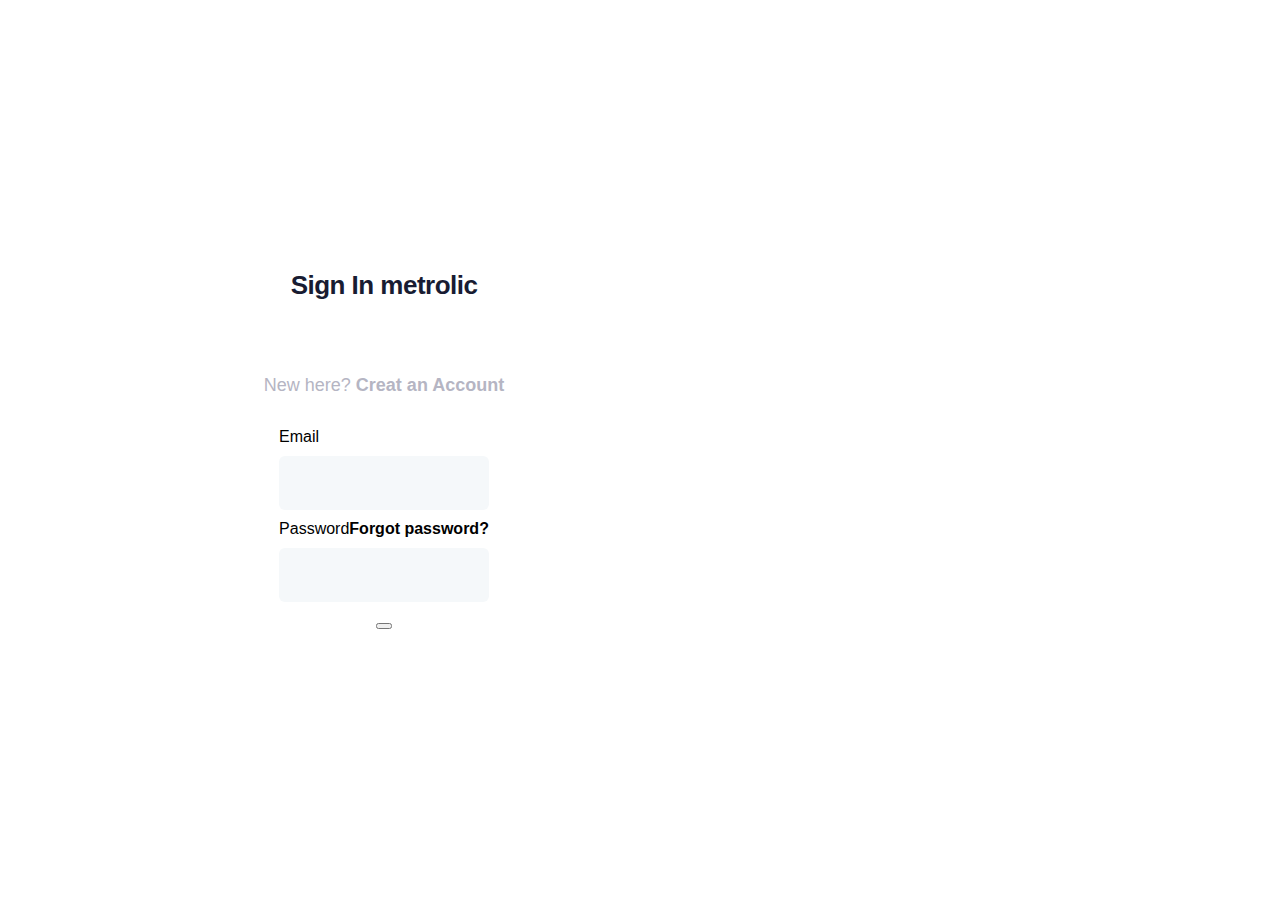
==== HTML-figma/index.html @ 656836e1 "init new project" ====
<!DOCTYPE html>
<html lang="en">
<head>
    <meta charset="UTF-8">
    <meta http-equiv="X-UA-Compatible" content="IE=edge">
    <meta name="viewport" content="width=device-width, initial-scale=1.0">
    <title>Figma</title>
</head>
<body>
    <link rel="stylesheet" href="style.css">
    <div class="container">
        <div class="nav col">
            <img src="./logo/Logo M 1.png" alt="" srcset="">
            <h4>Welcom to metrolic</h4>
            <p>Plan your blog post by choosing a topic creating
                an outline and checking facts</p>
        </div>

        <div class="main col">
            <h4>Sign In metrolic</h4>
            <p>New here? <b>Creat an Account</b></p>
            <div class="form">
                <div class="email_header"><label for="email">Email</label></div>
                <input type="email" name="" id="email">
                <div class="pass_header"><label for="pass">Password</label><b>Forgot password?</b></div>
                <input type="pasword" name="" id="pass">
            </div>

            <div >
                <button></button>
            </div>
            
        </div>
    </div>
</body>
</html>
---- HTML-figma/style.css ----
* {
    padding: ;
    margin: 0;
    box-sizing: border-box;
}

body {
    font-family: 'Segoe UI', Tahoma, Geneva, Verdana, sans-serif;
}

.container {
    max-width: 1500px;
    width: 100%;
    height: auto;
    background-color: white;
    display: flex;
    justify-content: space-between;
    /* text-align: center; */
    align-items: center;
}

.container .nav {
    width: 40%;
    height: 100vh;
    background-color: #00A3FF;
    background-image: url(./logo/S_confirmation.png);
    background-repeat: no-repeat;
    background-position-y: bottom;
}

.container .main {
    width: 60%;
    height: 100vh;
    background-color: white;
    text-align: center;
    position: fixed;
    left
}

.container .nav h4   {
    font-weight: 700;
    font-style: normal;
    font-weight: 700;
    font-size: 30px;
    line-height: 39px;
    text-align: center;
    color: #FFFFFF;
/* Inside auto layout */
    flex: none;
    order: 0;
    flex-grow: 0;
    padding: 10px 5px;
    margin: 20px 30px;
}
.container .main h4 {
    font-style: normal;
    font-weight: 700;
    font-size: 26px;
    line-height: 30px;
    text-align: center;
    letter-spacing: -0.02em;
    color: #181C32; 
    margin-bottom: 67px;
}
.container .main p {
    font-style: normal;
    font-weight: 500;
    font-size: 18px;
    line-height: 21px;
    text-align: center;
    color: #B5B5C3;
    margin: 8px 0 32px;
}
.container .nav p {
    font-family: 'Roboto';
    font-style: normal;
    font-weight: 500;
    font-size: 22px;
    line-height: 33px;
/* or 150% */
    text-align: center;
    color: #FFFFFF;
/* Inside auto layout */
    flex: none;
    order: 0;
    flex-grow: 0;
    padding: 10px 5px;
    margin: 20px 30px;
}

.container .main .col p {
    display: flex;
    justify-content: space-between;
    font-style: normal;
    font-weight: 700;
    font-size: 14px;
    line-height: 16px;
    color: #181C32;
}

.form .label {
    font-family: 'Roboto';
    font-style: normal;
    font-weight: 700;
    font-size: 14px;
    line-height: 16px;
    color: #181C32;
}
.form .email_header {
    display: flex;
    justify-content: start; 
}
.form input {
    width: 100%;
    height: 54px;
    border: none;
    margin: 10px 0;
    text-indent: 10px;
    background: #F5F8FA;
    border-radius: 6px;
    background: #F5F8FA;
    border-radius: 6px;
}



.col {
    display: flex;
    flex-wrap: wrap;
    flex-direction: column;
    justify-content: center;
    align-items: center;
}
.row    {
    display: flex;
    flex-wrap: wrap;
    flex-direction: row;
    justify-content: start;
    align-items: stretch;
}
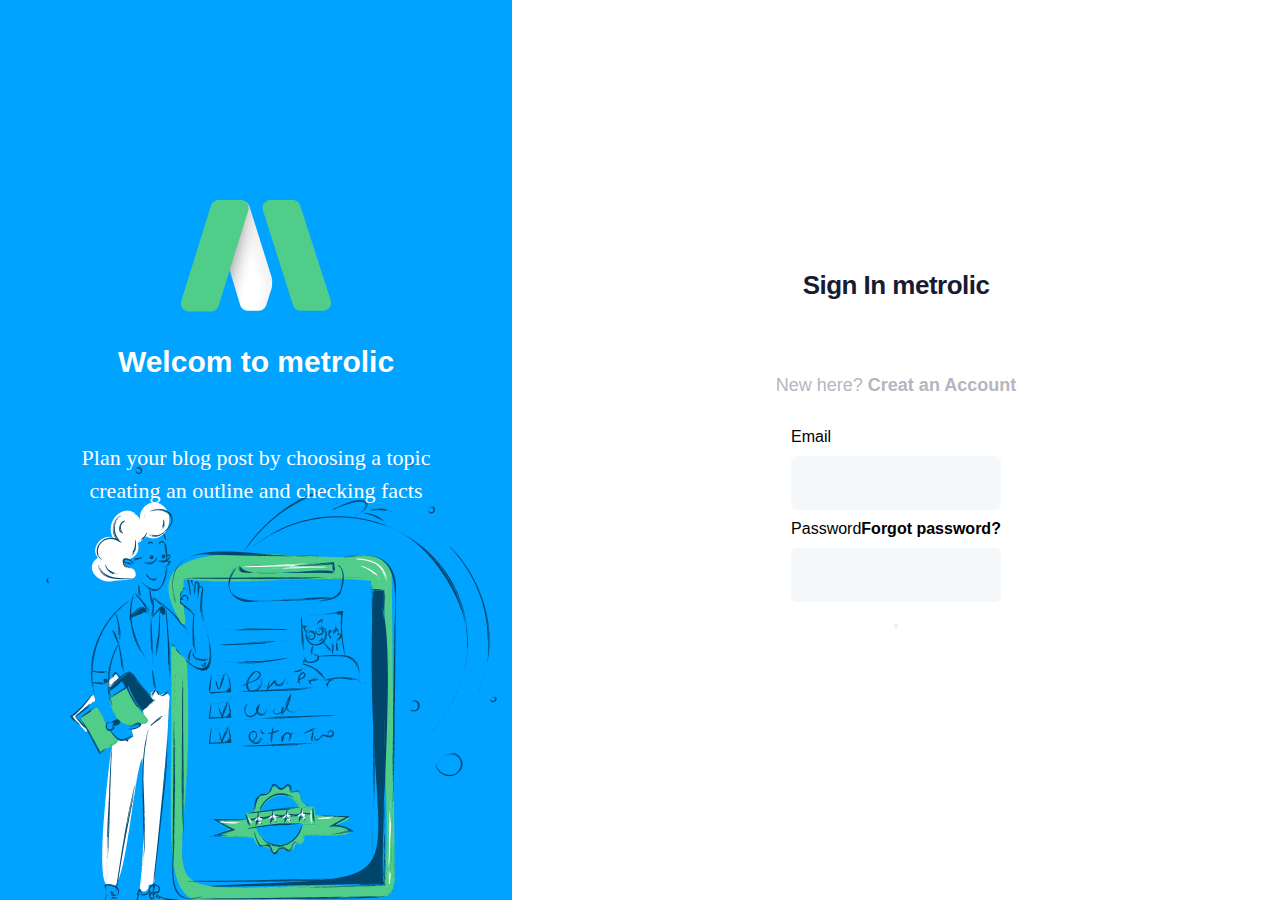
==== commit daf79194: "init fixed projeect" ====
--- a/HTML-figma/index.html
+++ b/HTML-figma/index.html
@@ -9,7 +9,7 @@
 <body>
     <link rel="stylesheet" href="style.css">
     <div class="container">
-        <div class="nav col">
+        <div class="nav col1">
             <img src="./logo/Logo M 1.png" alt="" srcset="">
             <h4>Welcom to metrolic</h4>
             <p>Plan your blog post by choosing a topic creating
--- a/HTML-figma/style.css
+++ b/HTML-figma/style.css
@@ -1,5 +1,5 @@
 * {
-    padding: ;
+    padding: 0;
     margin: 0;
     box-sizing: border-box;
 }
@@ -22,6 +22,7 @@
 .container .nav {
     width: 40%;
     height: 100vh;
+    padding: 200px 40px;
     background-color: #00A3FF;
     background-image: url(./logo/S_confirmation.png);
     background-repeat: no-repeat;
@@ -33,25 +34,23 @@
     height: 100vh;
     background-color: white;
     text-align: center;
-    position: fixed;
-    left
 }
 
 .container .nav h4   {
     font-weight: 700;
     font-style: normal;
-    font-weight: 700;
     font-size: 30px;
     line-height: 39px;
+    color: #FFFFFF;
     text-align: center;
-    color: #FFFFFF;
-/* Inside auto layout */
+    /* Inside auto layout */
     flex: none;
     order: 0;
     flex-grow: 0;
     padding: 10px 5px;
     margin: 20px 30px;
 }
+
 .container .main h4 {
     font-style: normal;
     font-weight: 700;
@@ -123,7 +122,13 @@
 }
 
 
-
+.col1 {
+    display: flex;
+    flex-wrap: wrap;
+    flex-direction: column;
+    justify-content: start;
+    align-items: center;
+}
 .col {
     display: flex;
     flex-wrap: wrap;
@@ -131,6 +136,7 @@
     justify-content: center;
     align-items: center;
 }
+
 .row    {
     display: flex;
     flex-wrap: wrap;
